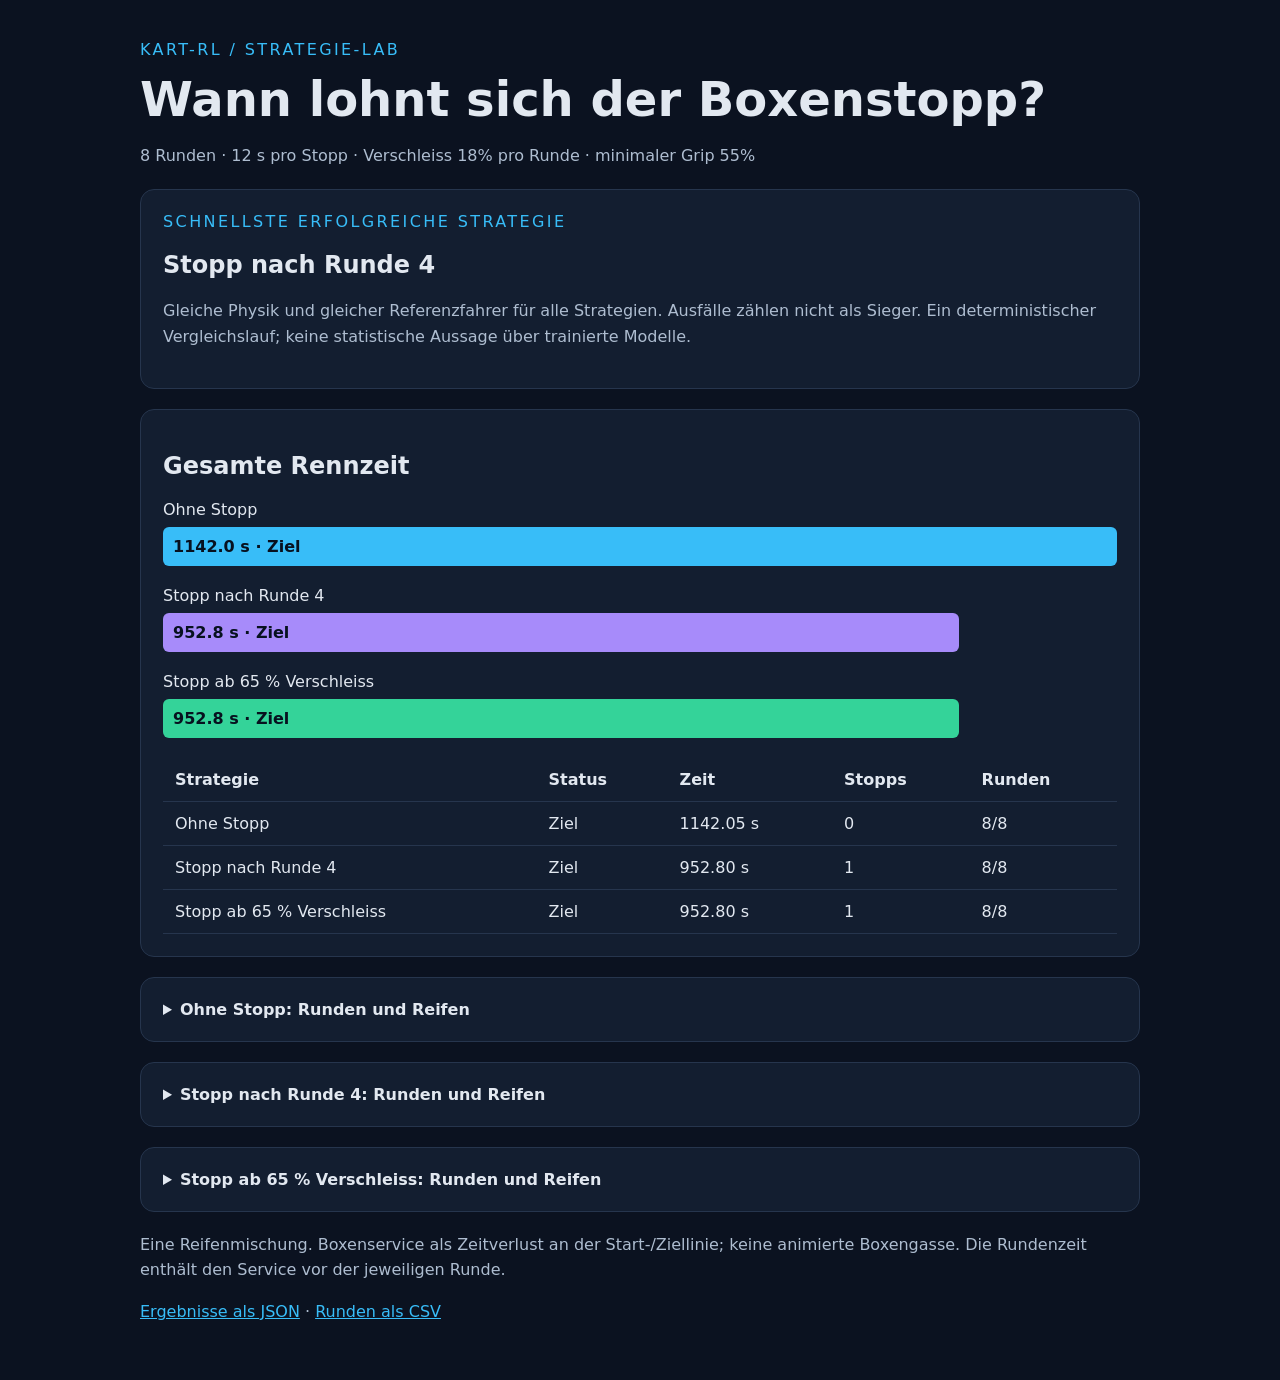
==== runs/strategy_report/index.html @ bb48f25e "Add tyre wear, lap-level pit strategy and comparison report" ====
<!doctype html><html lang="de"><meta charset="utf-8">
<meta name="viewport" content="width=device-width,initial-scale=1"><title>Kart-RL · Boxenstrategie</title>
<style>body{margin:0;background:#0b1220;color:#e2e8f0;font:16px system-ui}main{max-width:1000px;margin:auto;padding:40px 20px}
h1{font-size:clamp(28px,5vw,48px);margin:12px 0}p{color:#aebdd0;line-height:1.6}.tag{color:#38bdf8;letter-spacing:.15em}
section,details{background:#131e30;border:1px solid #26354d;border-radius:14px;padding:22px;margin:20px 0;overflow:auto}
table{width:100%;border-collapse:collapse;white-space:nowrap}td,th{text-align:left;padding:12px;border-bottom:1px solid #26354d}
.barrow{margin:20px 0}.barrow span{display:block;margin-bottom:8px}.bar{box-sizing:border-box;min-width:150px;padding:10px;border-radius:6px;color:#07111f;font-weight:650}
summary{cursor:pointer;font-weight:650}a{color:#38bdf8}</style><main><div class="tag">KART-RL / STRATEGIE-LAB</div>
<h1>Wann lohnt sich der Boxenstopp?</h1><p>8 Runden · 12 s pro Stopp ·
Verschleiss 18% pro Runde · minimaler Grip 55%</p>
<section><div class="tag">SCHNELLSTE ERFOLGREICHE STRATEGIE</div><h2>Stopp nach Runde 4</h2>
<p>Gleiche Physik und gleicher Referenzfahrer für alle Strategien. Ausfälle zählen nicht als Sieger.
Ein deterministischer Vergleichslauf; keine statistische Aussage über trainierte Modelle.</p></section>
<section><h2>Gesamte Rennzeit</h2><div class="barrow"><span>Ohne Stopp</span><div class="bar" style="width:100.00%;background:#38bdf8">1142.0 s · Ziel</div></div><div class="barrow"><span>Stopp nach Runde 4</span><div class="bar" style="width:83.43%;background:#a78bfa">952.8 s · Ziel</div></div><div class="barrow"><span>Stopp ab 65 % Verschleiss</span><div class="bar" style="width:83.43%;background:#34d399">952.8 s · Ziel</div></div><table><tr><th>Strategie</th><th>Status</th><th>Zeit</th>
<th>Stopps</th><th>Runden</th></tr><tr><td>Ohne Stopp</td><td>Ziel</td><td>1142.05 s</td><td>0</td><td>8/8</td></tr><tr><td>Stopp nach Runde 4</td><td>Ziel</td><td>952.80 s</td><td>1</td><td>8/8</td></tr><tr><td>Stopp ab 65 % Verschleiss</td><td>Ziel</td><td>952.80 s</td><td>1</td><td>8/8</td></tr></table></section><details><summary>Ohne Stopp: Runden und Reifen</summary><table><tr><th>Runde</th><th>Zeit inkl. Stopp</th><th>Stopp</th><th>Verschleiss</th><th>Abgeschlossen</th></tr><tr><td>1</td><td>103.90 s</td><td>–</td><td>18%</td><td>Ja</td></tr><tr><td>2</td><td>111.05 s</td><td>–</td><td>36%</td><td>Ja</td></tr><tr><td>3</td><td>121.55 s</td><td>–</td><td>54%</td><td>Ja</td></tr><tr><td>4</td><td>134.55 s</td><td>–</td><td>72%</td><td>Ja</td></tr><tr><td>5</td><td>151.40 s</td><td>–</td><td>90%</td><td>Ja</td></tr><tr><td>6</td><td>170.80 s</td><td>–</td><td>100%</td><td>Ja</td></tr><tr><td>7</td><td>174.40 s</td><td>–</td><td>100%</td><td>Ja</td></tr><tr><td>8</td><td>174.40 s</td><td>–</td><td>100%</td><td>Ja</td></tr></table></details><details><summary>Stopp nach Runde 4: Runden und Reifen</summary><table><tr><th>Runde</th><th>Zeit inkl. Stopp</th><th>Stopp</th><th>Verschleiss</th><th>Abgeschlossen</th></tr><tr><td>1</td><td>103.90 s</td><td>–</td><td>18%</td><td>Ja</td></tr><tr><td>2</td><td>111.05 s</td><td>–</td><td>36%</td><td>Ja</td></tr><tr><td>3</td><td>121.55 s</td><td>–</td><td>54%</td><td>Ja</td></tr><tr><td>4</td><td>134.55 s</td><td>–</td><td>72%</td><td>Ja</td></tr><tr><td>5</td><td>114.65 s</td><td>Ja</td><td>18%</td><td>Ja</td></tr><tr><td>6</td><td>111.05 s</td><td>–</td><td>36%</td><td>Ja</td></tr><tr><td>7</td><td>121.55 s</td><td>–</td><td>54%</td><td>Ja</td></tr><tr><td>8</td><td>134.50 s</td><td>–</td><td>72%</td><td>Ja</td></tr></table></details><details><summary>Stopp ab 65 % Verschleiss: Runden und Reifen</summary><table><tr><th>Runde</th><th>Zeit inkl. Stopp</th><th>Stopp</th><th>Verschleiss</th><th>Abgeschlossen</th></tr><tr><td>1</td><td>103.90 s</td><td>–</td><td>18%</td><td>Ja</td></tr><tr><td>2</td><td>111.05 s</td><td>–</td><td>36%</td><td>Ja</td></tr><tr><td>3</td><td>121.55 s</td><td>–</td><td>54%</td><td>Ja</td></tr><tr><td>4</td><td>134.55 s</td><td>–</td><td>72%</td><td>Ja</td></tr><tr><td>5</td><td>114.65 s</td><td>Ja</td><td>18%</td><td>Ja</td></tr><tr><td>6</td><td>111.05 s</td><td>–</td><td>36%</td><td>Ja</td></tr><tr><td>7</td><td>121.55 s</td><td>–</td><td>54%</td><td>Ja</td></tr><tr><td>8</td><td>134.50 s</td><td>–</td><td>72%</td><td>Ja</td></tr></table></details>
<p>Eine Reifenmischung. Boxenservice als Zeitverlust an der Start-/Ziellinie; keine animierte Boxengasse.
Die Rundenzeit enthält den Service vor der jeweiligen Runde.</p>
<p><a href="results.json">Ergebnisse als JSON</a> · <a href="laps.csv">Runden als CSV</a></p></main></html>
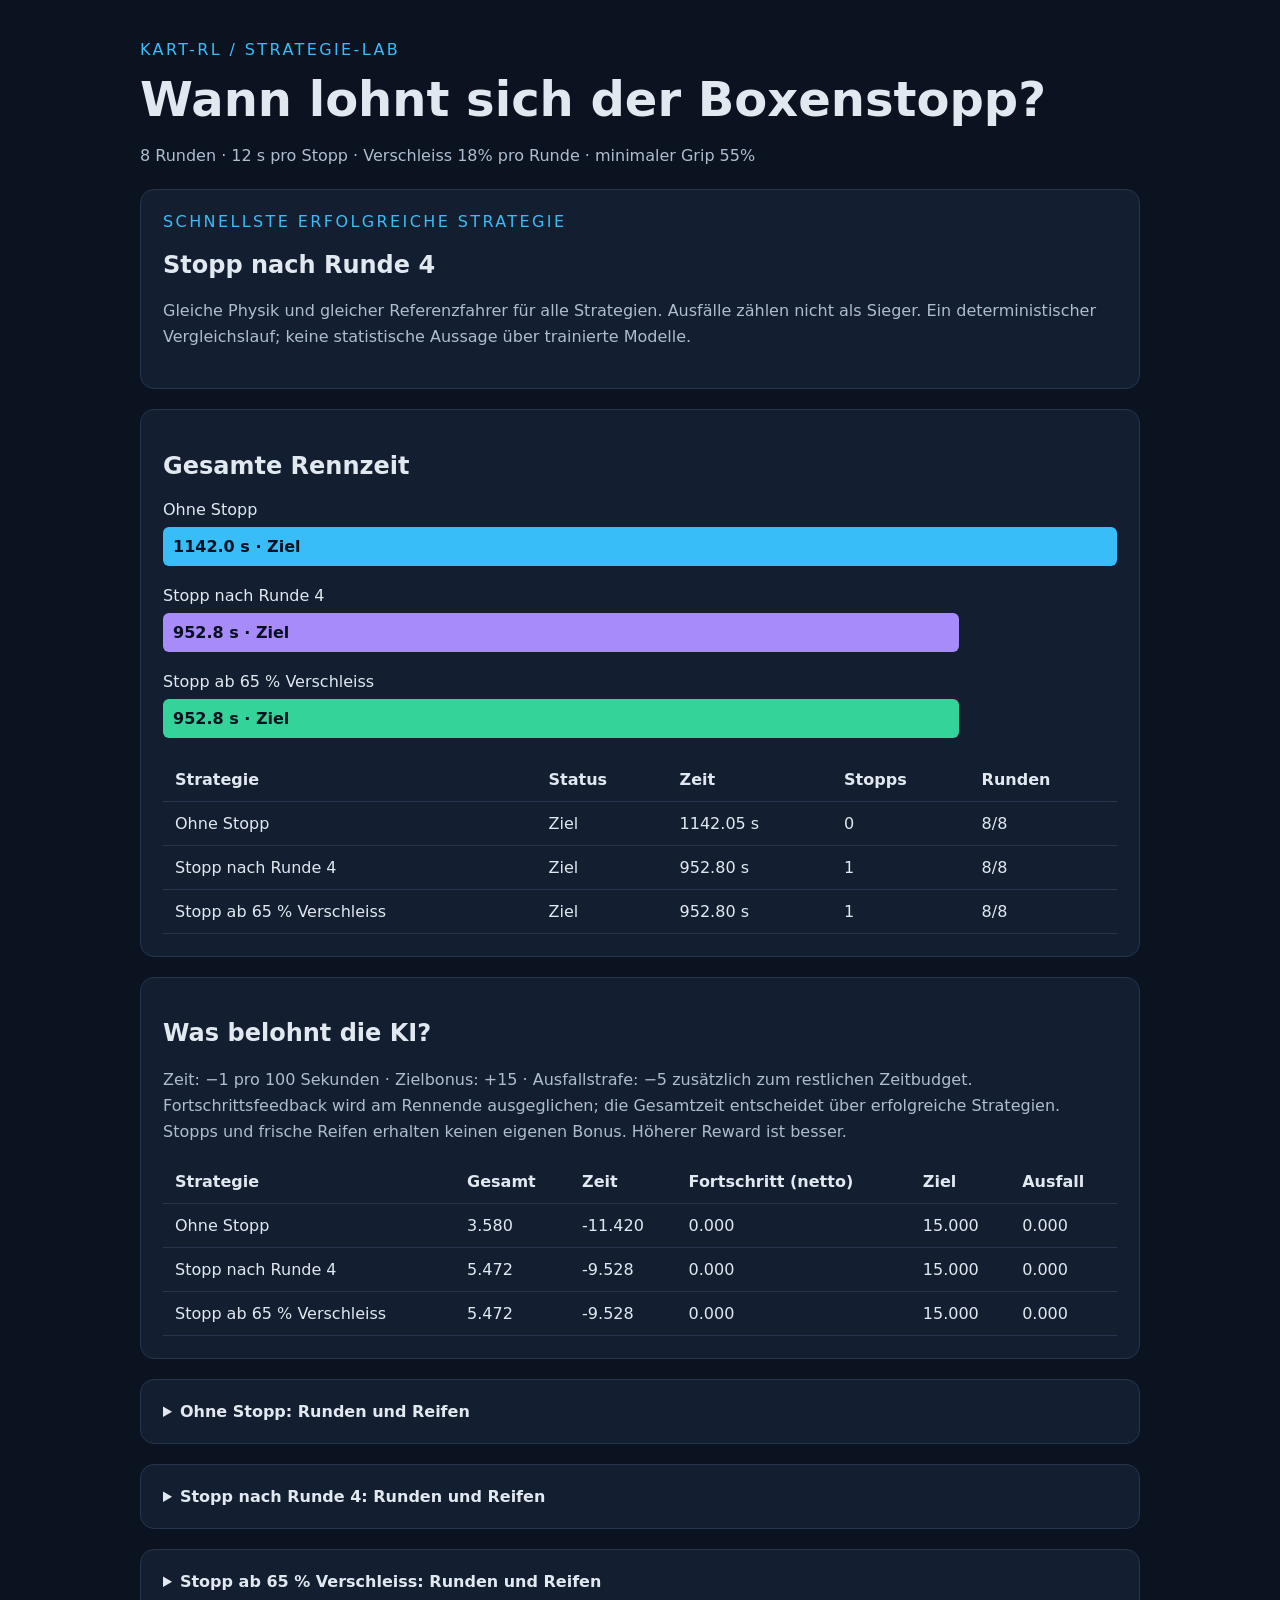
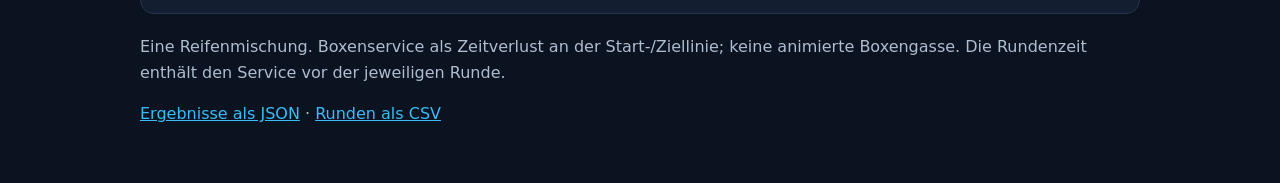
==== commit 1fbac628: "Make strategy rewards configurable and explain training outcomes" ====
--- a/runs/strategy_report/index.html
+++ b/runs/strategy_report/index.html
@@ -12,7 +12,13 @@
 <p>Gleiche Physik und gleicher Referenzfahrer für alle Strategien. Ausfälle zählen nicht als Sieger.
 Ein deterministischer Vergleichslauf; keine statistische Aussage über trainierte Modelle.</p></section>
 <section><h2>Gesamte Rennzeit</h2><div class="barrow"><span>Ohne Stopp</span><div class="bar" style="width:100.00%;background:#38bdf8">1142.0 s · Ziel</div></div><div class="barrow"><span>Stopp nach Runde 4</span><div class="bar" style="width:83.43%;background:#a78bfa">952.8 s · Ziel</div></div><div class="barrow"><span>Stopp ab 65 % Verschleiss</span><div class="bar" style="width:83.43%;background:#34d399">952.8 s · Ziel</div></div><table><tr><th>Strategie</th><th>Status</th><th>Zeit</th>
-<th>Stopps</th><th>Runden</th></tr><tr><td>Ohne Stopp</td><td>Ziel</td><td>1142.05 s</td><td>0</td><td>8/8</td></tr><tr><td>Stopp nach Runde 4</td><td>Ziel</td><td>952.80 s</td><td>1</td><td>8/8</td></tr><tr><td>Stopp ab 65 % Verschleiss</td><td>Ziel</td><td>952.80 s</td><td>1</td><td>8/8</td></tr></table></section><details><summary>Ohne Stopp: Runden und Reifen</summary><table><tr><th>Runde</th><th>Zeit inkl. Stopp</th><th>Stopp</th><th>Verschleiss</th><th>Abgeschlossen</th></tr><tr><td>1</td><td>103.90 s</td><td>–</td><td>18%</td><td>Ja</td></tr><tr><td>2</td><td>111.05 s</td><td>–</td><td>36%</td><td>Ja</td></tr><tr><td>3</td><td>121.55 s</td><td>–</td><td>54%</td><td>Ja</td></tr><tr><td>4</td><td>134.55 s</td><td>–</td><td>72%</td><td>Ja</td></tr><tr><td>5</td><td>151.40 s</td><td>–</td><td>90%</td><td>Ja</td></tr><tr><td>6</td><td>170.80 s</td><td>–</td><td>100%</td><td>Ja</td></tr><tr><td>7</td><td>174.40 s</td><td>–</td><td>100%</td><td>Ja</td></tr><tr><td>8</td><td>174.40 s</td><td>–</td><td>100%</td><td>Ja</td></tr></table></details><details><summary>Stopp nach Runde 4: Runden und Reifen</summary><table><tr><th>Runde</th><th>Zeit inkl. Stopp</th><th>Stopp</th><th>Verschleiss</th><th>Abgeschlossen</th></tr><tr><td>1</td><td>103.90 s</td><td>–</td><td>18%</td><td>Ja</td></tr><tr><td>2</td><td>111.05 s</td><td>–</td><td>36%</td><td>Ja</td></tr><tr><td>3</td><td>121.55 s</td><td>–</td><td>54%</td><td>Ja</td></tr><tr><td>4</td><td>134.55 s</td><td>–</td><td>72%</td><td>Ja</td></tr><tr><td>5</td><td>114.65 s</td><td>Ja</td><td>18%</td><td>Ja</td></tr><tr><td>6</td><td>111.05 s</td><td>–</td><td>36%</td><td>Ja</td></tr><tr><td>7</td><td>121.55 s</td><td>–</td><td>54%</td><td>Ja</td></tr><tr><td>8</td><td>134.50 s</td><td>–</td><td>72%</td><td>Ja</td></tr></table></details><details><summary>Stopp ab 65 % Verschleiss: Runden und Reifen</summary><table><tr><th>Runde</th><th>Zeit inkl. Stopp</th><th>Stopp</th><th>Verschleiss</th><th>Abgeschlossen</th></tr><tr><td>1</td><td>103.90 s</td><td>–</td><td>18%</td><td>Ja</td></tr><tr><td>2</td><td>111.05 s</td><td>–</td><td>36%</td><td>Ja</td></tr><tr><td>3</td><td>121.55 s</td><td>–</td><td>54%</td><td>Ja</td></tr><tr><td>4</td><td>134.55 s</td><td>–</td><td>72%</td><td>Ja</td></tr><tr><td>5</td><td>114.65 s</td><td>Ja</td><td>18%</td><td>Ja</td></tr><tr><td>6</td><td>111.05 s</td><td>–</td><td>36%</td><td>Ja</td></tr><tr><td>7</td><td>121.55 s</td><td>–</td><td>54%</td><td>Ja</td></tr><tr><td>8</td><td>134.50 s</td><td>–</td><td>72%</td><td>Ja</td></tr></table></details>
+<th>Stopps</th><th>Runden</th></tr><tr><td>Ohne Stopp</td><td>Ziel</td><td>1142.05 s</td><td>0</td><td>8/8</td></tr><tr><td>Stopp nach Runde 4</td><td>Ziel</td><td>952.80 s</td><td>1</td><td>8/8</td></tr><tr><td>Stopp ab 65 % Verschleiss</td><td>Ziel</td><td>952.80 s</td><td>1</td><td>8/8</td></tr></table></section>
+<section><h2>Was belohnt die KI?</h2><p>Zeit: −1 pro 100 Sekunden ·
+Zielbonus: +15 · Ausfallstrafe: −5 zusätzlich zum restlichen Zeitbudget.
+Fortschrittsfeedback wird am Rennende ausgeglichen; die Gesamtzeit entscheidet über erfolgreiche Strategien.
+Stopps und frische Reifen erhalten keinen eigenen Bonus. Höherer Reward ist besser.</p>
+<table><tr><th>Strategie</th><th>Gesamt</th><th>Zeit</th><th>Fortschritt (netto)</th><th>Ziel</th><th>Ausfall</th></tr>
+<tr><td>Ohne Stopp</td><td>3.580</td><td>-11.420</td><td>0.000</td><td>15.000</td><td>0.000</td></tr><tr><td>Stopp nach Runde 4</td><td>5.472</td><td>-9.528</td><td>0.000</td><td>15.000</td><td>0.000</td></tr><tr><td>Stopp ab 65 % Verschleiss</td><td>5.472</td><td>-9.528</td><td>0.000</td><td>15.000</td><td>0.000</td></tr></table></section><details><summary>Ohne Stopp: Runden und Reifen</summary><table><tr><th>Runde</th><th>Zeit inkl. Stopp</th><th>Stopp</th><th>Verschleiss</th><th>Abgeschlossen</th><th>Reward</th></tr><tr><td>1</td><td>103.90 s</td><td>–</td><td>18%</td><td>Ja</td><td>-0.789</td></tr><tr><td>2</td><td>111.05 s</td><td>–</td><td>36%</td><td>Ja</td><td>-0.861</td></tr><tr><td>3</td><td>121.55 s</td><td>–</td><td>54%</td><td>Ja</td><td>-0.966</td></tr><tr><td>4</td><td>134.55 s</td><td>–</td><td>72%</td><td>Ja</td><td>-1.096</td></tr><tr><td>5</td><td>151.40 s</td><td>–</td><td>90%</td><td>Ja</td><td>-1.264</td></tr><tr><td>6</td><td>170.80 s</td><td>–</td><td>100%</td><td>Ja</td><td>-1.458</td></tr><tr><td>7</td><td>174.40 s</td><td>–</td><td>100%</td><td>Ja</td><td>-1.494</td></tr><tr><td>8</td><td>174.40 s</td><td>–</td><td>100%</td><td>Ja</td><td>11.506</td></tr></table></details><details><summary>Stopp nach Runde 4: Runden und Reifen</summary><table><tr><th>Runde</th><th>Zeit inkl. Stopp</th><th>Stopp</th><th>Verschleiss</th><th>Abgeschlossen</th><th>Reward</th></tr><tr><td>1</td><td>103.90 s</td><td>–</td><td>18%</td><td>Ja</td><td>-0.789</td></tr><tr><td>2</td><td>111.05 s</td><td>–</td><td>36%</td><td>Ja</td><td>-0.861</td></tr><tr><td>3</td><td>121.55 s</td><td>–</td><td>54%</td><td>Ja</td><td>-0.966</td></tr><tr><td>4</td><td>134.55 s</td><td>–</td><td>72%</td><td>Ja</td><td>-1.096</td></tr><tr><td>5</td><td>114.65 s</td><td>Ja</td><td>18%</td><td>Ja</td><td>-0.896</td></tr><tr><td>6</td><td>111.05 s</td><td>–</td><td>36%</td><td>Ja</td><td>-0.860</td></tr><tr><td>7</td><td>121.55 s</td><td>–</td><td>54%</td><td>Ja</td><td>-0.965</td></tr><tr><td>8</td><td>134.50 s</td><td>–</td><td>72%</td><td>Ja</td><td>11.905</td></tr></table></details><details><summary>Stopp ab 65 % Verschleiss: Runden und Reifen</summary><table><tr><th>Runde</th><th>Zeit inkl. Stopp</th><th>Stopp</th><th>Verschleiss</th><th>Abgeschlossen</th><th>Reward</th></tr><tr><td>1</td><td>103.90 s</td><td>–</td><td>18%</td><td>Ja</td><td>-0.789</td></tr><tr><td>2</td><td>111.05 s</td><td>–</td><td>36%</td><td>Ja</td><td>-0.861</td></tr><tr><td>3</td><td>121.55 s</td><td>–</td><td>54%</td><td>Ja</td><td>-0.966</td></tr><tr><td>4</td><td>134.55 s</td><td>–</td><td>72%</td><td>Ja</td><td>-1.096</td></tr><tr><td>5</td><td>114.65 s</td><td>Ja</td><td>18%</td><td>Ja</td><td>-0.896</td></tr><tr><td>6</td><td>111.05 s</td><td>–</td><td>36%</td><td>Ja</td><td>-0.860</td></tr><tr><td>7</td><td>121.55 s</td><td>–</td><td>54%</td><td>Ja</td><td>-0.965</td></tr><tr><td>8</td><td>134.50 s</td><td>–</td><td>72%</td><td>Ja</td><td>11.905</td></tr></table></details>
 <p>Eine Reifenmischung. Boxenservice als Zeitverlust an der Start-/Ziellinie; keine animierte Boxengasse.
 Die Rundenzeit enthält den Service vor der jeweiligen Runde.</p>
 <p><a href="results.json">Ergebnisse als JSON</a> · <a href="laps.csv">Runden als CSV</a></p></main></html>
